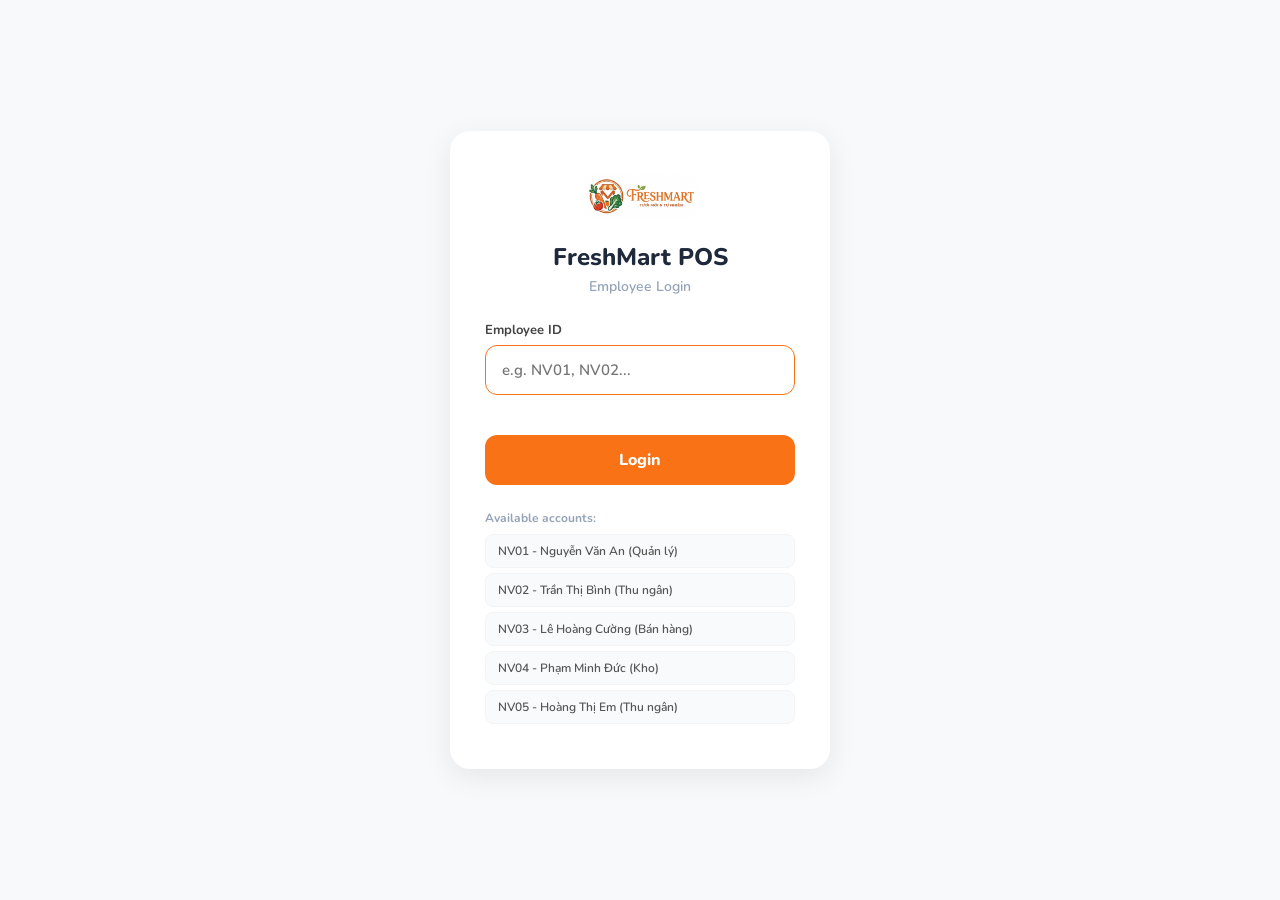
==== frontend/login.html @ a259305c "UI FreshMart v2" ====
<!DOCTYPE html>
<html lang="en">
<head>
  <meta charset="UTF-8">
  <meta name="viewport" content="width=device-width, initial-scale=1.0">
  <title>Login - FreshMart POS</title>
  <link href="https://fonts.googleapis.com/css2?family=Nunito:wght@400;600;700;800&display=swap" rel="stylesheet">
  <link rel="stylesheet" href="style.css">
</head>
<body class="login-body">
  <div class="login-container">
    <div class="login-card">
      <img src="./assets/logosieuthi.png" alt="FreshMart" class="login-logo">
      <h1>FreshMart POS</h1>
      <p class="login-subtitle">Employee Login</p>

      <form onsubmit="handleLogin(event)">
        <div class="login-field">
          <label>Employee ID</label>
          <input type="text" id="login-manv" placeholder="e.g. NV01, NV02..." autofocus required>
        </div>
        <div id="login-error" class="login-error"></div>
        <button type="submit" class="login-btn">Login</button>
      </form>

      <div class="login-hint">
        <p>Available accounts:</p>
        <div id="employee-list"></div>
      </div>
    </div>
  </div>

  <script src="javascript/mock-data.js"></script>
  <script>
    // Show available employees as hints
    document.getElementById('employee-list').innerHTML = MOCK_NHANVIEN.map(e =>
      '<span class="hint-tag" onclick="document.getElementById(\'login-manv\').value=\'' + e.MaNV + '\'">' +
      e.MaNV + ' - ' + e.HoTen + ' (' + e.ChucVu + ')' +
      '</span>'
    ).join('');

    function handleLogin(e) {
      e.preventDefault();
      const maNV = document.getElementById('login-manv').value.trim().toUpperCase();
      const employee = getEmployeeById(maNV);

      if (!employee) {
        document.getElementById('login-error').innerText = 'Employee ID not found!';
        return;
      }

      localStorage.setItem('loggedInEmployee', JSON.stringify(employee));
      window.location.href = 'index.html';
    }

    // If already logged in, skip to POS
    if (localStorage.getItem('loggedInEmployee')) {
      window.location.href = 'index.html';
    }
  </script>
</body>
</html>
---- frontend/style.css ----
/* ══════════════════════════════════════════
   FreshMart POS — Stylesheet
   ══════════════════════════════════════════ */

* { margin: 0; padding: 0; box-sizing: border-box; }

:root {
  --orange: #F97316;
  --orange-light: #FFF7ED;
  --orange-hover: #EA580C;
  --green: #22C55E;
  --green-bg: #DCFCE7;
  --red: #EF4444;
  --red-bg: #FEF2F2;
  --bg: #F8F9FB;
  --text: #1E293B;
  --muted: #94A3B8;
  --border: #E8EDF2;
}

body {
  font-family: 'Nunito', sans-serif;
  background: #fff;
  color: var(--text);
  margin: 0;
}


/* ══════ LOGIN PAGE ══════ */

.login-body {
  background: var(--bg);
  display: flex;
  align-items: center;
  justify-content: center;
  min-height: 100vh;
}

.login-container { width: 100%; max-width: 420px; padding: 20px; }

.login-card {
  background: #fff;
  border-radius: 20px;
  padding: 40px 35px;
  text-align: center;
  box-shadow: 0 8px 30px rgba(0,0,0,0.08);
}

.login-logo { width: 120px; height: auto; border-radius: 20px; margin-bottom: 15px; }
.login-card h1 { font-size: 24px; font-weight: 800; margin-bottom: 4px; }
.login-subtitle { color: var(--muted); font-size: 14px; font-weight: 600; margin-bottom: 25px; }

.login-field { text-align: left; margin-bottom: 15px; }
.login-field label { display: block; font-size: 13px; font-weight: 700; color: #444; margin-bottom: 6px; }
.login-field input {
  width: 100%; padding: 14px 16px; border: 1.5px solid var(--border); border-radius: 12px;
  font-size: 15px; font-family: 'Nunito', sans-serif; font-weight: 600; outline: none; transition: border-color .2s;
}
.login-field input:focus { border-color: var(--orange); }

.login-error { color: var(--red); font-size: 13px; font-weight: 700; min-height: 20px; margin-bottom: 5px; }

.login-btn {
  width: 100%; padding: 14px; background: var(--orange); color: #fff; border: none; border-radius: 12px;
  font-size: 16px; font-weight: 800; font-family: 'Nunito', sans-serif; cursor: pointer; transition: background .2s;
}
.login-btn:hover { background: var(--orange-hover); }

.login-hint { margin-top: 25px; text-align: left; }
.login-hint p { font-size: 12px; color: var(--muted); font-weight: 700; margin-bottom: 8px; }
.hint-tag {
  display: block; padding: 8px 12px; background: #f9fafb; border: 1px solid #f3f4f6;
  border-radius: 8px; font-size: 12px; font-weight: 600; color: #555; margin-bottom: 5px; cursor: pointer; transition: all .15s;
}
.hint-tag:hover { background: var(--orange-light); border-color: #fed7aa; color: var(--orange); }


/* ══════ APP LAYOUT ══════ */

.app {
  display: flex;
  width: 100%;
  height: 100vh;
  background: #fff;
  overflow: hidden;
}


/* ══════ SIDEBAR ══════ */

.sidebar {
  width: 70px;
  background: #fff;
  display: flex;
  flex-direction: column;
  align-items: center;
  padding: 16px 0;
  justify-content: space-between;
  border-right: 1px solid var(--border);
  flex-shrink: 0;
}

.menu { display: flex; flex-direction: column; gap: 10px; align-items: center; }
.bottom { margin-bottom: 10px; }

.nav-item {
  width: 42px; height: 42px; display: flex; align-items: center; justify-content: center;
  border-radius: 12px; cursor: pointer; color: #c4c4c4; transition: all .2s ease; text-decoration: none;
}
.nav-item svg { width: 20px; height: 20px; stroke: currentColor; fill: none; stroke-width: 2; }
.nav-item:hover { background: #f9fafb; color: #6b7280; }
.nav-item.active { background: var(--orange-light); color: var(--orange); }


/* ══════ MAIN AREA ══════ */

.main {
  flex: 1;
  background: #fff;
  display: flex;
  flex-direction: column;
  overflow: hidden;
  margin-right: 350px;
}

/* Sub-pages main content (no right panel) */
.main-content {
  flex: 1;
  padding: 30px 40px;
  background: #fff;
  overflow-y: auto;
}

.topbar {
  background: #fff;
  display: flex;
  align-items: center;
  justify-content: space-between;
  padding: 12px 25px;
  border-bottom: 1px solid #eee;
  flex-shrink: 0;
}

.logo-img { width: 140px; height: auto; border-radius: 50px; object-fit: contain; }

.search input {
  width: 350px; padding: 10px 16px; border-radius: 20px; border: 1px solid #e5e7eb;
  outline: none; font-family: 'Nunito', sans-serif; font-size: 13px; font-weight: 600;
}
.search input:focus { border-color: var(--orange); }

.employee-info { display: flex; align-items: center; gap: 10px; font-size: 13px; font-weight: 600; color: #444; }
.avatar {
  background: var(--orange); color: white; width: 35px; height: 35px; border-radius: 50%;
  display: flex; align-items: center; justify-content: center; font-size: 16px;
}


/* ══════ CATEGORY TABS ══════ */

.category-tabs {
  display: flex;
  gap: 8px;
  padding: 12px 25px;
  overflow-x: auto;
  flex-shrink: 0;
  border-bottom: 1px solid #f3f4f6;
}

.category-tabs::-webkit-scrollbar { height: 0; }

.cat-tab {
  padding: 8px 18px;
  border: 1px solid var(--border);
  border-radius: 20px;
  background: #fff;
  color: #666;
  font-size: 13px;
  font-weight: 700;
  font-family: 'Nunito', sans-serif;
  cursor: pointer;
  white-space: nowrap;
  transition: all .15s;
}

.cat-tab:hover { border-color: var(--orange); color: var(--orange); }
.cat-tab.active { background: var(--orange); color: #fff; border-color: var(--orange); }


/* ══════ PRODUCT GRID ══════ */

.content { padding: 20px 25px; overflow-y: auto; flex: 1; }

.menu-grid {
  display: grid;
  grid-template-columns: repeat(auto-fill, minmax(180px, 1fr));
  gap: 15px;
}

.menu-grid .card {
  background: #fff;
  border-radius: 12px;
  border: 1px solid #f3f4f6;
  overflow: hidden;
  transition: all .2s;
  cursor: pointer;
  position: relative;
}
.menu-grid .card:hover { transform: translateY(-2px); box-shadow: 0 4px 15px rgba(0,0,0,0.08); border-color: #fed7aa; }
.menu-grid .card.out-of-stock { opacity: 0.4; pointer-events: none; }

.menu-grid .card img { width: 100%; height: 120px; object-fit: cover; }

.card-body { padding: 10px 12px; }

.title { display: flex; justify-content: space-between; font-weight: 700; font-size: 13px; margin-bottom: 4px; }
.title span { color: var(--orange); font-size: 12px; text-align: right; }

.card-body p { font-size: 11px; color: var(--muted); font-weight: 600; }

.promo-badge {
  position: absolute; top: 8px; left: 8px; background: var(--green); color: #fff;
  padding: 3px 8px; border-radius: 6px; font-size: 11px; font-weight: 800;
}


/* ══════ RIGHT PANEL (Invoice) ══════ */

.right-panel {
  width: 350px;
  background: #fff;
  border-left: 1px solid #eee;
  padding: 20px;
  display: flex;
  flex-direction: column;
  height: 100vh;
  position: fixed;
  top: 0; right: 0;
  z-index: 100;
  box-shadow: -4px 0 20px rgba(0,0,0,0.04);
}

.right-panel-header {
  display: flex;
  justify-content: space-between;
  align-items: center;
  margin-bottom: 15px;
}

.right-panel-header h3 { font-size: 18px; font-weight: 800; }

.close-btn {
  background: none; border: none; font-size: 16px; color: #ccc; cursor: pointer;
  width: 32px; height: 32px; border-radius: 8px; display: flex; align-items: center; justify-content: center;
  transition: all .2s;
}
.close-btn:hover { background: var(--red-bg); color: var(--red); }

/* Cart Items */
#cart-items { flex: 1; overflow-y: auto; margin-bottom: 10px; padding-right: 4px; }
#cart-items::-webkit-scrollbar { width: 3px; }
#cart-items::-webkit-scrollbar-thumb { background: #e5e7eb; border-radius: 3px; }

.cart-empty {
  text-align: center; color: #d1d5db; margin-top: 60px;
}
.cart-empty i { font-size: 40px; margin-bottom: 10px; display: block; }
.cart-empty p { font-size: 14px; font-weight: 600; }

.cart-item {
  display: flex; align-items: center; gap: 10px;
  padding: 8px 10px; border-radius: 10px; background: #f9fafb; border: 1px solid #f3f4f6;
  margin-bottom: 6px; transition: background .15s;
}
.cart-item:hover { background: var(--orange-light); border-color: #fed7aa; }

.cart-img { width: 42px; height: 42px; border-radius: 8px; object-fit: cover; flex-shrink: 0; }

.cart-info { flex: 1; min-width: 0; }
.cart-info .name { font-size: 13px; font-weight: 700; color: var(--text); margin: 0; white-space: nowrap; overflow: hidden; text-overflow: ellipsis; }
.cart-info .price { font-size: 12px; color: var(--orange); font-weight: 700; margin: 2px 0 0; }

.cart-qty { display: flex; align-items: center; gap: 6px; flex-shrink: 0; }
.cart-qty button {
  width: 22px; height: 22px; padding: 0; border-radius: 6px; background: #fff; border: 1px solid #ddd;
  color: var(--orange); font-size: 14px; cursor: pointer; display: flex; align-items: center; justify-content: center;
  font-weight: 700; font-family: 'Nunito', sans-serif; transition: all .15s;
}
.cart-qty button:hover { background: var(--orange); color: #fff; border-color: var(--orange); }
.cart-qty span { font-size: 13px; font-weight: 800; min-width: 16px; text-align: center; }

.cart-line-total { font-weight: 800; font-size: 13px; flex-shrink: 0; min-width: 55px; text-align: right; }

/* Customer Section */
.customer-section {
  border-top: 1px solid #f3f4f6;
  padding-top: 10px;
  margin-bottom: 8px;
}
.customer-header {
  display: flex; justify-content: space-between; align-items: center;
  cursor: pointer; padding: 6px 0; font-size: 13px; font-weight: 700; color: #555;
}
.customer-tag {
  font-size: 12px; font-weight: 700; color: var(--muted); background: #f3f4f6;
  padding: 3px 10px; border-radius: 12px;
}
.customer-tag.found { background: var(--green-bg); color: var(--green); }

.customer-fields {
  display: flex; flex-direction: column; gap: 8px; padding: 8px 0;
}
.customer-fields input {
  padding: 9px 12px; border: 1px solid var(--border); border-radius: 8px;
  font-size: 13px; font-family: 'Nunito', sans-serif; font-weight: 600; outline: none;
}
.customer-fields input:focus { border-color: var(--orange); }

.customer-info-box {
  display: flex; flex-direction: column; gap: 2px;
  font-size: 12px; font-weight: 600; color: #555;
}

/* Summary */
.summary {
  background: #f9fafb; border: 1px solid #f3f4f6; border-radius: 12px;
  padding: 14px 14px; margin-bottom: 10px;
}
.summary p { display: flex; justify-content: space-between; margin-bottom: 6px; color: #666; font-size: 13px; font-weight: 600; }
.summary .summary-total { font-size: 16px; font-weight: 800; color: var(--text); margin-top: 8px; padding-top: 8px; border-top: 1px solid var(--border); }

/* Pay Button */
.pay-btn {
  width: 100%; padding: 14px; background: var(--orange); color: white; border: none;
  border-radius: 12px; font-weight: 800; font-size: 16px; cursor: pointer;
  font-family: 'Nunito', sans-serif;
  box-shadow: 0 4px 14px rgba(249,115,22,0.3); transition: all .2s;
  display: flex; align-items: center; justify-content: center; gap: 8px;
}
.pay-btn:hover { background: var(--orange-hover); transform: translateY(-1px); box-shadow: 0 6px 20px rgba(249,115,22,0.4); }


/* ══════ MODALS ══════ */

.modal-overlay {
  position: fixed; top: 0; left: 0; width: 100%; height: 100%;
  background: rgba(0,0,0,0.5); display: none; justify-content: center; align-items: center; z-index: 2000;
}

.modal-content {
  background: white; padding: 30px; border-radius: 20px; width: 350px; text-align: center;
  box-shadow: 0 10px 25px rgba(0,0,0,0.2); animation: modalIn .25s ease;
}

@keyframes modalIn {
  from { transform: translateY(20px) scale(0.95); opacity: 0; }
  to { transform: translateY(0) scale(1); opacity: 1; }
}

.modal-content h3 { margin-top: 10px; color: #333; font-size: 18px; }
.modal-content p { color: #666; margin: 10px 0 20px; font-size: 14px; }
.modal-icon { font-size: 40px; }

.modal-buttons { display: flex; gap: 12px; }
.modal-buttons button {
  flex: 1; padding: 12px; border-radius: 10px; border: none; font-weight: 700; cursor: pointer;
  font-family: 'Nunito', sans-serif; font-size: 14px; transition: opacity .15s;
}
.btn-cancel { background: #f3f4f6; color: #666; }
.btn-cancel:hover { opacity: 0.8; }
.btn-confirm { background: var(--orange); color: white; }
.btn-confirm:hover { background: var(--orange-hover); }

/* Payment Modal */
.modal-card {
  background: white; padding: 30px; border-radius: 20px; width: 380px; text-align: center;
  box-shadow: 0 10px 25px rgba(0,0,0,0.2); animation: modalIn .25s ease;
}
.modal-card h3 { font-size: 18px; font-weight: 800; margin-bottom: 5px; }

.method-grid { display: flex; flex-direction: column; gap: 8px; margin: 20px 0; }
.method-opt {
  padding: 14px 16px; border: 1.5px solid #eee; background: #fafafa; border-radius: 12px;
  cursor: pointer; font-weight: 700; font-family: 'Nunito', sans-serif; text-align: left; transition: all .15s;
}
.method-opt:hover { background: var(--orange-light); border-color: var(--orange); }
.method-opt .method-name { font-size: 14px; display: block; }
.method-opt small { font-weight: 500; font-size: 11px; color: var(--muted); }
.method-opt.selected { background: var(--orange-light); border-color: var(--orange); color: var(--orange); }

/* Receipt */
.receipt-paper {
  background: white; width: 360px; padding: 30px; border-radius: 4px;
  font-family: 'Courier New', Courier, monospace; animation: modalIn .25s ease;
}
.receipt-head { text-align: center; border-bottom: 1px dashed #ccc; padding-bottom: 10px; }
.receipt-head h3 { font-size: 20px; }
.receipt-info { margin: 15px 0; font-size: 13px; }
.receipt-info p { margin-bottom: 4px; }
.receipt-items { border-bottom: 1px dashed #ccc; padding-bottom: 10px; margin-bottom: 15px; }
.rec-item-row { display: flex; justify-content: space-between; font-size: 13px; margin-bottom: 4px; }
.receipt-total-box { font-size: 14px; }
.rec-row { display: flex; justify-content: space-between; margin-bottom: 5px; }
.rec-row.bold { font-weight: bold; font-size: 18px; border-top: 1px solid #000; padding-top: 10px; margin-top: 10px; }

.btn-print-final {
  width: 100%; margin-top: 20px; padding: 14px; background: var(--orange); color: white;
  border: none; border-radius: 10px; font-weight: 800; cursor: pointer; font-family: 'Nunito', sans-serif;
  font-size: 14px; display: flex; align-items: center; justify-content: center; gap: 8px;
  transition: background .2s;
}
.btn-print-final:hover { background: var(--orange-hover); }

/* Modal Form (Add Product, etc.) */
.modal-form-card {
  background: white; width: 560px; max-height: 90vh; overflow-y: auto;
  padding: 30px; border-radius: 20px;
  box-shadow: 0 10px 25px rgba(0,0,0,0.2); animation: modalIn .25s ease;
}
.modal-form-header {
  display: flex; justify-content: space-between; align-items: center; margin-bottom: 25px;
}
.modal-form-header h3 { font-size: 20px; font-weight: 800; }
.modal-form-grid {
  display: grid; grid-template-columns: 1fr 1fr; gap: 16px 24px;
}
.modal-form-footer {
  display: flex; justify-content: flex-end; gap: 12px; margin-top: 25px;
}
.modal-form-footer .btn-cancel,
.modal-form-footer .btn-confirm {
  padding: 12px 28px; border-radius: 10px; border: none; font-weight: 700;
  cursor: pointer; font-family: 'Nunito', sans-serif; font-size: 14px; transition: opacity .15s;
}


/* ══════ PRODUCTS TABLE PAGE (cart.html) ══════ */

.header {
  display: flex; align-items: center; justify-content: space-between; margin-bottom: 28px;
}
.page-title { font-size: 22px; font-weight: 800; letter-spacing: -.3px; }

.btn-add {
  background: var(--orange); color: #fff; border: none; border-radius: 10px;
  padding: 10px 20px; font-size: 13.5px; font-weight: 700; font-family: 'Nunito', sans-serif;
  cursor: pointer; display: inline-flex; align-items: center; gap: 6px;
  box-shadow: 0 4px 14px rgba(249,115,22,.35); transition: transform .15s, box-shadow .15s; text-decoration: none;
}
.btn-add:hover { transform: translateY(-1px); box-shadow: 0 6px 20px rgba(249,115,22,.45); }

.table-card {
  background: #fff; border: 1px solid #f3f4f6; border-radius: 12px;
  overflow-x: auto;
}

table { width: 100%; border-collapse: collapse; }
thead tr { border-bottom: 1.5px solid var(--border); }
thead th {
  padding: 14px 16px; font-size: 12px; font-weight: 700; color: var(--muted);
  text-align: left; letter-spacing: .5px; text-transform: uppercase;
}
tbody tr { border-bottom: 1px solid var(--border); transition: background .15s; }
tbody tr:last-child { border-bottom: none; }
tbody tr:hover { background: #FAFBFC; }

td { padding: 10px 16px; font-size: 13px; font-weight: 600; vertical-align: middle; height: 60px; }

.product-cell { display: flex; align-items: center; gap: 12px; }
.product-img { width: 44px; height: 44px; border-radius: 10px; object-fit: cover; flex-shrink: 0; }
.product-name { font-weight: 700; font-size: 13px; }

.badge {
  display: inline-flex; align-items: center; gap: 5px;
  background: var(--green-bg); color: var(--green); padding: 4px 10px; border-radius: 16px;
  font-size: 12px; font-weight: 700;
}
.badge::before { content: ''; width: 6px; height: 6px; border-radius: 50%; background: var(--green); }

.pid { color: #64748B; font-weight: 600; font-size: 13px; font-family: 'Courier New', monospace; }
.price { font-weight: 800; font-size: 14px; }

.actions { display: flex; align-items: center; gap: 6px; }
.btn-edit, .btn-del {
  border: none; border-radius: 8px; padding: 5px 12px; font-size: 12px; font-weight: 700;
  font-family: 'Nunito', sans-serif; cursor: pointer; display: inline-flex; align-items: center; gap: 4px;
  transition: opacity .15s; text-decoration: none;
}
.btn-edit { background: var(--green-bg); color: #16A34A; }
.btn-del { background: var(--red-bg); color: var(--red); }
.btn-edit:hover, .btn-del:hover { opacity: .7; }
.btn-edit svg, .btn-del svg { width: 12px; height: 12px; fill: currentColor; }


/* ══════ INVOICE HISTORY PAGE ══════ */

.invoice-main {
  flex: 1; min-height: 100vh;
  background: #fff; display: grid; grid-template-columns: 44% 56%; gap: 16px; padding: 16px 20px;
}

.invoice-panel { display: flex; flex-direction: column; gap: 10px; }
.invoice-heading { font-size: 22px; font-weight: 800; color: #111827; }
.invoice-subtitle { font-size: 16px; font-weight: 800; color: #111827; }

.invoice-list-card {
  border: 1px solid var(--border); border-radius: 10px; background: #fff;
  padding: 14px; display: flex; flex-direction: column; gap: 8px;
}

.invoice-order-item {
  background: #f8fafc; border-radius: 10px; border: 1px solid transparent;
  padding: 10px 14px; display: flex; justify-content: space-between; align-items: center;
  transition: all .15s;
}
.invoice-order-item h4 { font-size: 13px; font-weight: 800; margin-bottom: 4px; }
.invoice-order-item p { color: #b6bbc3; font-size: 12px; font-weight: 700; }

.invoice-order-right { display: flex; flex-direction: column; align-items: flex-end; gap: 4px; }
.invoice-order-right strong { font-size: 16px; line-height: 1; }

.invoice-order-item.active { background: var(--orange); color: #fff; }
.invoice-order-item.active p { color: #ffe6d1; }
.invoice-order-item.active .status { color: #fff; }

.invoice-title-row { display: flex; justify-content: space-between; align-items: center; border-bottom: 1px solid var(--border); padding-bottom: 10px; }
.status { font-size: 13px; font-weight: 800; }
.status.total { color: var(--green); }

.invoice-info { border-bottom: 1px solid var(--border); padding-bottom: 10px; }
.invoice-detail-grid { margin-top: 8px; display: grid; grid-template-columns: repeat(4, 1fr); gap: 12px; }
.invoice-detail-grid span { display: block; color: #c6c9cf; font-size: 11px; margin-bottom: 3px; font-weight: 700; }
.invoice-detail-grid strong { font-size: 13px; font-weight: 800; }

.invoice-orders { display: flex; flex-direction: column; gap: 8px; }

.invoice-food-row {
  border: 1px solid var(--border); border-radius: 10px; background: #fff;
  padding: 6px 10px; display: flex; align-items: center; gap: 10px;
}
.invoice-food-row img { width: 44px; height: 44px; object-fit: cover; border-radius: 8px; flex-shrink: 0; }
.invoice-food-row p { flex: 1; font-size: 13px; font-weight: 800; color: #111827; }
.invoice-food-row strong { font-size: 13px; font-weight: 800; color: var(--orange); }

.invoice-bill-summary {
  background: #f9fafb; border: 1px solid var(--border); border-radius: 10px;
  padding: 14px 18px; margin-top: 12px;
}
.bill-row {
  display: flex; justify-content: space-between; font-size: 14px; font-weight: 600;
  color: #666; margin-bottom: 8px;
}
.bill-row:last-child { margin-bottom: 0; }
.bill-row.bill-total {
  font-size: 18px; font-weight: 800; color: var(--text);
  border-top: 2px solid var(--border); padding-top: 10px; margin-top: 4px;
}

.invoice-print-btn {
  margin-top: 6px; border: none; border-radius: 8px; background: var(--orange); color: #fff;
  font-size: 13px; font-weight: 800; padding: 10px 16px; cursor: pointer; transition: background .2s;
  font-family: 'Nunito', sans-serif;
}
.invoice-print-btn:hover { background: var(--orange-hover); }

@media (max-width: 1200px) { .invoice-main { grid-template-columns: 1fr; } }

@media print {
  .sidebar, .invoice-left, .invoice-print-btn { display: none !important; }
  .app { display: block; }
  .invoice-main { display: block; padding: 0; }
  .invoice-right { width: 100%; }
}


/* ══════ ADD PRODUCT PAGE ══════ */

.main-content .header h1 { font-size: 24px; font-weight: 800; color: #1a1a1a; margin-bottom: 30px; }

.content-card {
  border: 1px solid #f3f4f6; border-radius: 12px; padding: 40px;
  position: relative; max-width: 1100px; margin: 0 auto;
}

.back-btn {
  position: absolute; top: 20px; left: 20px; background: var(--orange); border: none;
  width: 32px; height: 32px; border-radius: 8px; color: white; display: flex;
  align-items: center; justify-content: center; cursor: pointer;
}

.upload-section { display: flex; flex-direction: column; align-items: center; margin-bottom: 40px; }
.upload-placeholder {
  width: 120px; height: 120px; background: #f3f4f6; border-radius: 20px;
  display: flex; align-items: center; justify-content: center; margin-bottom: 12px;
}
.upload-section p { font-weight: 700; font-size: 16px; color: #1a1a1a; }

.form-grid { display: grid; grid-template-columns: repeat(3, 1fr); gap: 20px 35px; }
.form-group { display: flex; flex-direction: column; gap: 8px; }
.form-group label { font-weight: 700; font-size: 14px; color: #1a1a1a; }
.form-group input, .form-group select {
  padding: 12px 14px; border: 1px solid #f3f4f6; border-radius: 10px; font-size: 14px;
  outline: none; color: #333; font-family: 'Nunito', sans-serif;
}
.form-group input:focus, .form-group select:focus { border-color: var(--orange); }
.form-group input::placeholder { color: #d1d5db; }

.form-footer { display: flex; justify-content: center; margin-top: 40px; }
.save-btn {
  background: var(--orange); color: white; border: none; padding: 14px 60px; border-radius: 10px;
  font-weight: 700; font-size: 16px; cursor: pointer; font-family: 'Nunito', sans-serif; transition: background .2s;
}
.save-btn:hover { background: var(--orange-hover); }


/* ══════ NOTIFICATION PAGE ══════ */

.noti-header { display: flex; justify-content: space-between; align-items: center; margin-bottom: 20px; }
.noti-header h1 { font-size: 24px; font-weight: 800; }
.noti-count { font-size: 13px; font-weight: 700; color: var(--muted); margin-top: 2px; }
.noti-actions { display: flex; align-items: center; gap: 14px; }
.dropdown { position: relative; }
.dropdown-toggle {
  display: flex; align-items: center; gap: 8px;
  padding: 9px 14px; border: 1.5px solid var(--border); border-radius: 10px;
  background: #fff; font-family: 'Nunito', sans-serif; font-size: 13px; font-weight: 700;
  color: var(--text); cursor: pointer; transition: all .2s;
}
.dropdown-toggle:hover { border-color: #cbd5e1; background: #fafbfc; }
.dropdown-toggle .fa-filter { font-size: 11px; color: var(--muted); }
.dropdown-arrow { font-size: 10px; color: var(--muted); transition: transform .2s; margin-left: 2px; }
.dropdown-menu.open ~ .dropdown-toggle .dropdown-arrow,
.dropdown .dropdown-menu.open + .dropdown-toggle .dropdown-arrow { transform: rotate(180deg); }

.dropdown-menu {
  position: absolute; top: calc(100% + 6px); right: 0; min-width: 180px;
  background: #fff; border: 1.5px solid var(--border); border-radius: 12px;
  box-shadow: 0 8px 24px rgba(0,0,0,0.1); padding: 6px;
  opacity: 0; visibility: hidden; transform: translateY(-8px);
  transition: all .2s ease; z-index: 500;
}
.dropdown-menu.open { opacity: 1; visibility: visible; transform: translateY(0); }

.dropdown-item {
  display: flex; align-items: center; gap: 10px;
  padding: 10px 14px; border-radius: 8px; font-size: 13px; font-weight: 600;
  color: #555; cursor: pointer; transition: all .15s;
}
.dropdown-item:hover { background: #f9fafb; color: var(--text); }
.dropdown-item.active { background: var(--orange-light); color: var(--orange); font-weight: 700; }
.dropdown-item i { width: 16px; text-align: center; font-size: 13px; }
.dropdown-item.active i { color: var(--orange) !important; }
.mark-all-read { color: var(--orange); text-decoration: none; font-weight: 700; font-size: 13px; white-space: nowrap; }

.noti-container { border: 1px solid #f3f4f6; border-radius: 12px; background: #fff; }

.noti-empty {
  display: flex; flex-direction: column; align-items: center; justify-content: center;
  padding: 60px 20px; color: #d1d5db;
}
.noti-empty i { font-size: 48px; margin-bottom: 12px; }
.noti-empty p { font-size: 16px; font-weight: 700; }

.noti-item {
  display: flex; align-items: flex-start; padding: 16px 20px; border-bottom: 1px solid #f3f4f6;
  background: #fff; gap: 14px; cursor: pointer; transition: background .15s;
}
.noti-item:first-child { border-radius: 12px 12px 0 0; }
.noti-item:last-child { border-bottom: none; border-radius: 0 0 12px 12px; }
.noti-item:only-child { border-radius: 12px; }
.noti-item.unread { background: #FFFBF5; border-left: 3px solid var(--orange); }
.noti-item:hover { background: #f9fafb; }
.noti-item.unread:hover { background: #FFF5EB; }

.noti-icon {
  width: 38px; height: 38px; border-radius: 10px;
  display: flex; align-items: center; justify-content: center; flex-shrink: 0;
}

.noti-body { flex: 1; min-width: 0; }
.noti-title-row { display: flex; justify-content: space-between; align-items: center; margin-bottom: 4px; }
.noti-label { font-size: 13px; font-weight: 800; color: var(--text); }
.noti-time { font-size: 11px; font-weight: 700; color: var(--muted); white-space: nowrap; }
.noti-body .content { font-size: 13px; color: #555; line-height: 1.5; font-weight: 600; }

.noti-item.read { opacity: 0.55; }
.noti-item.read:hover { opacity: 0.75; }


/* ══════ ACCOUNT PAGE ══════ */

.account-container { display: flex; gap: 30px; align-items: flex-start; max-width: 1000px; }

.account-profile-card {
  width: 260px; background: #fff; border: 1px solid #f3f4f6; border-radius: 16px;
  padding: 35px 25px; text-align: center; flex-shrink: 0;
}
.account-avatar {
  width: 80px; height: 80px; background: var(--orange-light); border-radius: 50%;
  display: flex; align-items: center; justify-content: center; font-size: 36px; margin: 0 auto 15px;
}
.account-profile-card h2 { font-size: 20px; font-weight: 800; margin-bottom: 5px; }
.account-role { color: var(--orange); font-weight: 700; font-size: 14px; margin-bottom: 4px; }
.account-id { color: var(--muted); font-size: 13px; font-weight: 600; }

.account-form-card { flex: 1; background: #fff; border: 1px solid #f3f4f6; border-radius: 16px; padding: 35px; }
.account-form-card h3 { font-size: 18px; font-weight: 800; margin-bottom: 25px; }
.account-form-grid { display: grid; grid-template-columns: repeat(2, 1fr); gap: 20px 30px; }


/* ══════ CHECKOUT PAGE (standalone, still works) ══════ */

.checkout-container { display: flex; gap: 30px; align-items: flex-start; }
.checkout-left { flex: 1; }
.checkout-right { width: 320px; }
.checkout-form-grid { display: grid; grid-template-columns: repeat(3, 1fr); gap: 20px; margin-bottom: 20px; }

.input-group { display: flex; flex-direction: column; gap: 8px; }
.input-group label { font-size: 13px; font-weight: 600; color: #444; }
.input-group input, .input-group textarea {
  padding: 12px; border: 1px solid #eee; border-radius: 10px; background: #fafafa; outline: none;
  font-family: 'Nunito', sans-serif;
}

.summary-card { background: #fff; padding: 25px; border-radius: 15px; border: 1px solid #f0f0f0; }
.summary-line { display: flex; justify-content: space-between; margin-bottom: 12px; color: #666; font-size: 14px; }
.total-line { font-weight: 800; font-size: 18px; color: #333; margin-top: 15px; }

.checkout-item {
  display: flex; align-items: center; background: #fff; padding: 12px;
  border-radius: 12px; border: 1px solid #f3f4f6; margin-top: 10px;
}
.checkout-item img { width: 50px; height: 50px; border-radius: 10px; object-fit: cover; }
.checkout-item-name { flex: 1; margin-left: 12px; font-weight: 600; font-size: 13px; }
.checkout-item-price { color: var(--orange); font-weight: 700; margin: 0 15px; font-size: 13px; }
.checkout-item-qty { font-weight: 600; font-size: 13px; }

.btn-confirm-main {
  width: 100%; padding: 14px; background: var(--orange); color: white; border: none;
  border-radius: 12px; font-weight: 700; font-size: 15px; cursor: pointer; font-family: 'Nunito', sans-serif;
}
.btn-confirm-main:hover { background: var(--orange-hover); }

.checkout-actions { margin-top: 20px; }
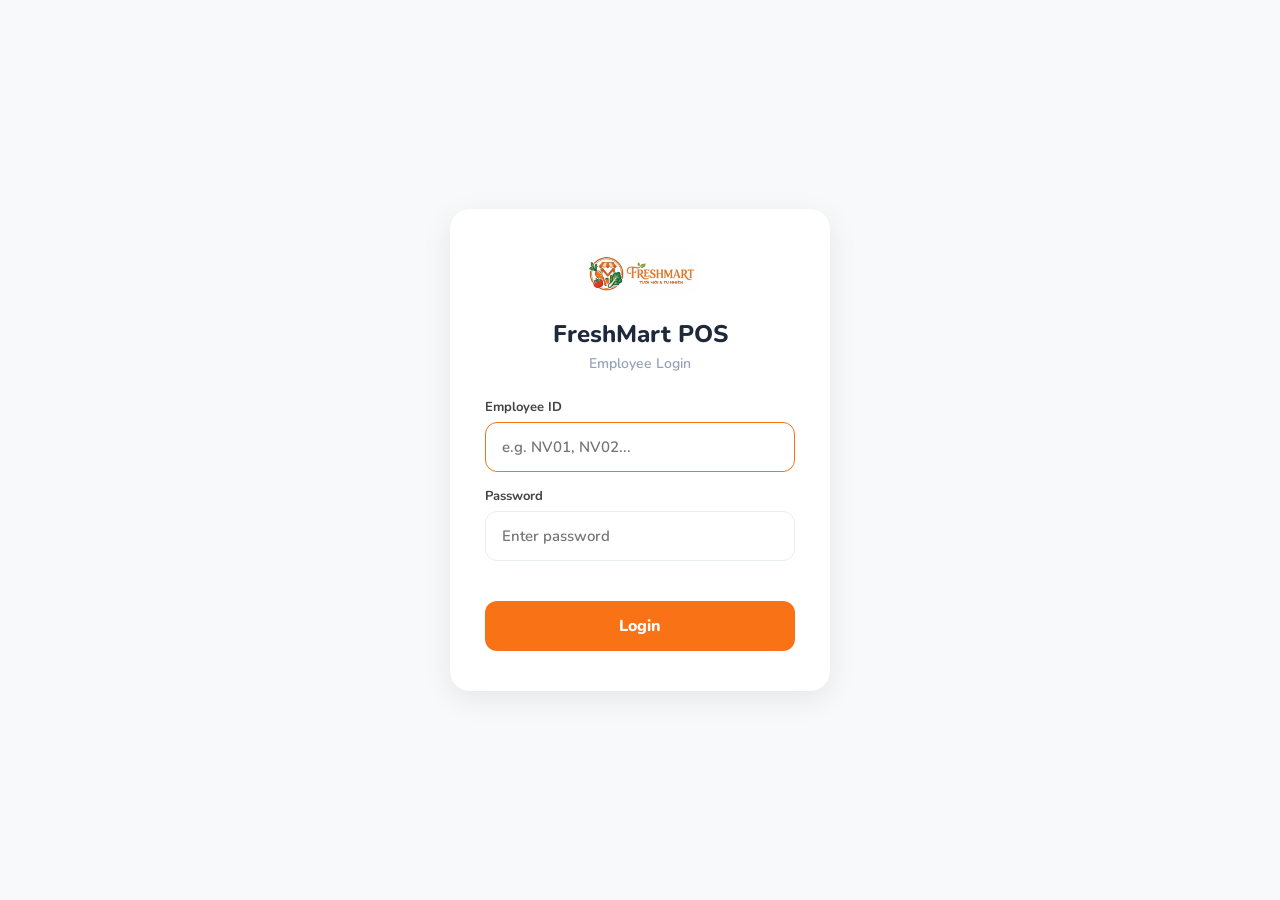
==== commit 998c450c: "UI FreshMart v3" ====
--- a/frontend/login.html
+++ b/frontend/login.html
@@ -19,38 +19,40 @@
           <label>Employee ID</label>
           <input type="text" id="login-manv" placeholder="e.g. NV01, NV02..." autofocus required>
         </div>
+        <div class="login-field">
+          <label>Password</label>
+          <input type="password" id="login-password" placeholder="Enter password" required>
+        </div>
         <div id="login-error" class="login-error"></div>
-        <button type="submit" class="login-btn">Login</button>
+        <button type="submit" class="login-btn" id="login-btn">Login</button>
       </form>
-
-      <div class="login-hint">
-        <p>Available accounts:</p>
-        <div id="employee-list"></div>
-      </div>
     </div>
   </div>
 
-  <script src="javascript/mock-data.js"></script>
+  <script src="javascript/api.js"></script>
   <script>
-    // Show available employees as hints
-    document.getElementById('employee-list').innerHTML = MOCK_NHANVIEN.map(e =>
-      '<span class="hint-tag" onclick="document.getElementById(\'login-manv\').value=\'' + e.MaNV + '\'">' +
-      e.MaNV + ' - ' + e.HoTen + ' (' + e.ChucVu + ')' +
-      '</span>'
-    ).join('');
-
-    function handleLogin(e) {
+    async function handleLogin(e) {
       e.preventDefault();
       const maNV = document.getElementById('login-manv').value.trim().toUpperCase();
-      const employee = getEmployeeById(maNV);
+      const password = document.getElementById('login-password').value;
+      const errorEl = document.getElementById('login-error');
+      const btn = document.getElementById('login-btn');
 
-      if (!employee) {
-        document.getElementById('login-error').innerText = 'Employee ID not found!';
-        return;
+      errorEl.innerText = '';
+      btn.disabled = true;
+      btn.innerText = 'Logging in...';
+
+      try {
+        const data = await apiLogin(maNV, password);
+        localStorage.setItem('authToken', data.access_token);
+        localStorage.setItem('loggedInEmployee', JSON.stringify(data.employee));
+        window.location.href = 'index.html';
+      } catch (err) {
+        errorEl.innerText = err.message || 'Login failed';
+      } finally {
+        btn.disabled = false;
+        btn.innerText = 'Login';
       }
-
-      localStorage.setItem('loggedInEmployee', JSON.stringify(employee));
-      window.location.href = 'index.html';
     }
 
     // If already logged in, skip to POS
--- a/frontend/style.css
+++ b/frontend/style.css
@@ -222,6 +222,11 @@
   position: absolute; top: 8px; left: 8px; background: var(--green); color: #fff;
   padding: 3px 8px; border-radius: 6px; font-size: 11px; font-weight: 800;
 }
+.card-promo-name {
+  color: var(--green) !important; font-size: 11px; font-weight: 700;
+  display: flex; align-items: center; gap: 4px; margin-top: 2px;
+}
+.card-promo-name i { font-size: 10px; }
 
 
 /* ══════ RIGHT PANEL (Invoice) ══════ */
@@ -279,6 +284,11 @@
 .cart-info { flex: 1; min-width: 0; }
 .cart-info .name { font-size: 13px; font-weight: 700; color: var(--text); margin: 0; white-space: nowrap; overflow: hidden; text-overflow: ellipsis; }
 .cart-info .price { font-size: 12px; color: var(--orange); font-weight: 700; margin: 2px 0 0; }
+.cart-promo-tag {
+  font-size: 10px; color: var(--green); font-weight: 700; margin: 2px 0 0;
+  display: flex; align-items: center; gap: 3px;
+}
+.cart-promo-tag i { font-size: 9px; }
 
 .cart-qty { display: flex; align-items: center; gap: 6px; flex-shrink: 0; }
 .cart-qty button {
@@ -320,6 +330,72 @@
   display: flex; flex-direction: column; gap: 2px;
   font-size: 12px; font-weight: 600; color: #555;
 }
+
+/* Promo Panel */
+.promo-section {
+  border: 1px solid #dcfce7; border-radius: 12px; background: #f0fdf4; margin-bottom: 10px;
+  overflow: hidden;
+}
+.promo-section-header {
+  display: flex; justify-content: space-between; align-items: center;
+  padding: 10px 14px; cursor: pointer; font-size: 13px; font-weight: 700; color: var(--green);
+}
+.promo-section-header:hover { background: #dcfce7; }
+.promo-toggle-icon { font-size: 10px; transition: transform .2s; color: var(--green); }
+.promo-section-body { padding: 0 14px 12px; }
+.promo-panel-item { margin-bottom: 10px; }
+.promo-panel-item:last-child { margin-bottom: 0; }
+.promo-panel-header {
+  font-size: 12px; color: #333; margin-bottom: 6px;
+  display: flex; align-items: center; gap: 6px; flex-wrap: wrap;
+}
+.promo-panel-header i { color: var(--orange); }
+.promo-panel-date { font-size: 10px; color: #999; font-weight: 400; margin-left: auto; }
+.promo-product-row {
+  display: flex; justify-content: space-between; align-items: center;
+  padding: 5px 8px; border-radius: 6px; font-size: 12px; margin-bottom: 2px;
+  gap: 8px; min-width: 0;
+}
+.promo-product-row.applied { background: #dcfce7; }
+.promo-product-row.not-applied { background: #fff; border: 1px dashed #d1d5db; }
+.promo-product-name { font-weight: 600; color: #333; overflow: hidden; text-overflow: ellipsis; white-space: nowrap; min-width: 0; flex: 1; }
+.promo-product-name small { color: #999; font-weight: 400; }
+.promo-product-discount { font-weight: 800; color: var(--green); white-space: nowrap; flex-shrink: 0; }
+.promo-product-status {
+  font-size: 11px; padding: 2px 8px 6px; display: flex; align-items: center; gap: 4px;
+  flex-wrap: wrap; word-break: break-word;
+}
+.promo-product-status.applied { color: var(--green); font-weight: 700; }
+.promo-product-status.not-applied { color: #999; font-weight: 600; }
+.promo-product-status i { font-size: 10px; }
+
+/* Points Redemption */
+.points-section {
+  border: 1px solid #ede9fe; border-radius: 12px; background: #f5f3ff; margin-bottom: 10px;
+  padding: 10px 14px;
+}
+.points-header {
+  display: flex; justify-content: space-between; align-items: center;
+  font-size: 13px; font-weight: 700; color: #7C3AED; margin-bottom: 8px;
+}
+.points-available { font-size: 12px; color: #8B5CF6; font-weight: 600; }
+.points-input-row {
+  display: flex; align-items: center; gap: 8px;
+}
+.points-input-row input {
+  width: 80px; padding: 6px 10px; border: 1px solid #ddd6fe; border-radius: 8px;
+  font-size: 13px; font-family: 'Nunito', sans-serif; font-weight: 700; text-align: center;
+  outline: none; color: #7C3AED;
+}
+.points-input-row input:focus { border-color: #8B5CF6; box-shadow: 0 0 0 3px rgba(139,92,246,0.1); }
+.points-value { font-size: 12px; font-weight: 700; color: #8B5CF6; }
+.points-use-all {
+  padding: 5px 10px; border: 1px solid #8B5CF6; border-radius: 8px; background: transparent;
+  color: #8B5CF6; font-size: 11px; font-weight: 700; cursor: pointer;
+  font-family: 'Nunito', sans-serif; transition: all .2s;
+}
+.points-use-all:hover { background: #8B5CF6; color: #fff; }
+.points-hint { font-size: 10px; color: #a78bfa; margin-top: 4px; font-weight: 600; }
 
 /* Summary */
 .summary {
@@ -356,6 +432,10 @@
   from { transform: translateY(20px) scale(0.95); opacity: 0; }
   to { transform: translateY(0) scale(1); opacity: 1; }
 }
+@keyframes toastIn {
+  from { transform: translateX(30px); opacity: 0; }
+  to { transform: translateX(0); opacity: 1; }
+}
 
 .modal-content h3 { margin-top: 10px; color: #333; font-size: 18px; }
 .modal-content p { color: #666; margin: 10px 0 20px; font-size: 14px; }
@@ -366,9 +446,9 @@
   flex: 1; padding: 12px; border-radius: 10px; border: none; font-weight: 700; cursor: pointer;
   font-family: 'Nunito', sans-serif; font-size: 14px; transition: opacity .15s;
 }
-.btn-cancel { background: #f3f4f6; color: #666; }
+.btn-cancel { background: #f3f4f6; color: #666; padding: 12px 20px; border-radius: 10px; border: none; font-weight: 700; cursor: pointer; font-family: 'Nunito', sans-serif; font-size: 14px; transition: opacity .15s; }
 .btn-cancel:hover { opacity: 0.8; }
-.btn-confirm { background: var(--orange); color: white; }
+.btn-confirm { background: var(--orange); color: white; padding: 12px 20px; border-radius: 10px; border: none; font-weight: 700; cursor: pointer; font-family: 'Nunito', sans-serif; font-size: 14px; transition: opacity .15s; }
 .btn-confirm:hover { background: var(--orange-hover); }
 
 /* Payment Modal */
@@ -399,6 +479,8 @@
 .receipt-info p { margin-bottom: 4px; }
 .receipt-items { border-bottom: 1px dashed #ccc; padding-bottom: 10px; margin-bottom: 15px; }
 .rec-item-row { display: flex; justify-content: space-between; font-size: 13px; margin-bottom: 4px; }
+.rec-item-promo { font-size: 11px; color: var(--green); font-weight: 600; margin: -2px 0 4px 16px; display: flex; align-items: center; gap: 4px; }
+.rec-item-promo i { font-size: 10px; }
 .receipt-total-box { font-size: 14px; }
 .rec-row { display: flex; justify-content: space-between; margin-bottom: 5px; }
 .rec-row.bold { font-weight: bold; font-size: 18px; border-top: 1px solid #000; padding-top: 10px; margin-top: 10px; }
@@ -424,6 +506,27 @@
 .modal-form-grid {
   display: grid; grid-template-columns: 1fr 1fr; gap: 16px 24px;
 }
+.modal-form-grid .form-group.full-width { grid-column: 1 / -1; }
+.modal-form-grid .form-group input[type="file"] {
+  padding: 8px; font-size: 13px; border: 1px dashed #d1d5db; border-radius: 10px;
+  background: #fafafa; cursor: pointer;
+}
+.modal-form-grid .form-group input[type="file"]:hover { border-color: var(--orange); background: #fff7ed; }
+.img-preview-box {
+  width: 100%; min-height: 60px; border: 2px dashed #e5e7eb; border-radius: 12px;
+  display: flex; align-items: center; justify-content: center;
+  background: #fafafa; overflow: hidden;
+}
+.img-preview-box img {
+  max-width: 100%; max-height: 180px; object-fit: contain; border-radius: 8px;
+  display: block; margin: 0 auto; padding: 8px;
+}
+.img-preview-empty { font-size: 12px; color: #aaa; padding: 16px; }
+.modal-form-card::-webkit-scrollbar { width: 6px; }
+.modal-form-card::-webkit-scrollbar-track { background: transparent; margin: 12px 0; }
+.modal-form-card::-webkit-scrollbar-thumb { background: #d1d5db; border-radius: 10px; }
+.modal-form-card::-webkit-scrollbar-thumb:hover { background: #9ca3af; }
+.modal-form-card { scrollbar-width: thin; scrollbar-color: #d1d5db transparent; }
 .modal-form-footer {
   display: flex; justify-content: flex-end; gap: 12px; margin-top: 25px;
 }
@@ -508,6 +611,25 @@
   padding: 14px; display: flex; flex-direction: column; gap: 8px;
 }
 
+.invoice-toolbar {
+  display: flex; gap: 8px; margin-bottom: 4px;
+}
+.invoice-search-input {
+  flex: 1; padding: 8px 12px; border: 1px solid var(--border); border-radius: 8px;
+  font-family: inherit; font-size: 13px; font-weight: 600; outline: none;
+  transition: border-color .2s;
+}
+.invoice-search-input:focus { border-color: var(--orange); }
+.invoice-sort-select {
+  padding: 8px 30px 8px 10px; border: 1px solid var(--border); border-radius: 8px;
+  font-family: inherit; font-size: 13px; font-weight: 600; background: #fff;
+  appearance: none; -webkit-appearance: none;
+  background-image: url("data:image/svg+xml,%3Csvg xmlns='http://www.w3.org/2000/svg' width='12' height='12' viewBox='0 0 24 24' fill='none' stroke='%2394A3B8' stroke-width='2.5' stroke-linecap='round' stroke-linejoin='round'%3E%3Cpolyline points='6 9 12 15 18 9'/%3E%3C/svg%3E");
+  background-repeat: no-repeat; background-position: right 8px center;
+  cursor: pointer; outline: none;
+}
+.invoice-sort-select:focus { border-color: var(--orange); }
+
 .invoice-order-item {
   background: #f8fafc; border-radius: 10px; border: 1px solid transparent;
   padding: 10px 14px; display: flex; justify-content: space-between; align-items: center;
@@ -599,11 +721,25 @@
 .form-group { display: flex; flex-direction: column; gap: 8px; }
 .form-group label { font-weight: 700; font-size: 14px; color: #1a1a1a; }
 .form-group input, .form-group select {
-  padding: 12px 14px; border: 1px solid #f3f4f6; border-radius: 10px; font-size: 14px;
-  outline: none; color: #333; font-family: 'Nunito', sans-serif;
-}
-.form-group input:focus, .form-group select:focus { border-color: var(--orange); }
+  padding: 12px 14px; border: 1px solid #e5e7eb; border-radius: 10px; font-size: 14px;
+  outline: none; color: #333; font-family: 'Nunito', sans-serif; background: #fff;
+  transition: border-color .2s, box-shadow .2s;
+}
+.form-group input:focus, .form-group select:focus {
+  border-color: var(--orange); box-shadow: 0 0 0 3px rgba(249,115,22,0.1);
+}
+.form-group input:hover, .form-group select:hover { border-color: #cbd5e1; }
 .form-group input::placeholder { color: #d1d5db; }
+.form-group select {
+  appearance: none; -webkit-appearance: none; -moz-appearance: none;
+  background-image: url("data:image/svg+xml,%3Csvg xmlns='http://www.w3.org/2000/svg' width='12' height='12' viewBox='0 0 24 24' fill='none' stroke='%23999' stroke-width='2.5' stroke-linecap='round' stroke-linejoin='round'%3E%3Cpolyline points='6 9 12 15 18 9'/%3E%3C/svg%3E");
+  background-repeat: no-repeat; background-position: right 14px center;
+  padding-right: 38px; cursor: pointer;
+}
+.form-group select:focus {
+  background-image: url("data:image/svg+xml,%3Csvg xmlns='http://www.w3.org/2000/svg' width='12' height='12' viewBox='0 0 24 24' fill='none' stroke='%23F97316' stroke-width='2.5' stroke-linecap='round' stroke-linejoin='round'%3E%3Cpolyline points='6 9 12 15 18 9'/%3E%3C/svg%3E");
+}
+.form-group select option { padding: 10px; font-family: 'Nunito', sans-serif; }
 
 .form-footer { display: flex; justify-content: center; margin-top: 40px; }
 .save-btn {
@@ -622,20 +758,21 @@
 .dropdown { position: relative; }
 .dropdown-toggle {
   display: flex; align-items: center; gap: 8px;
-  padding: 9px 14px; border: 1.5px solid var(--border); border-radius: 10px;
+  padding: 10px 16px; border: 1.5px solid #e5e7eb; border-radius: 10px;
   background: #fff; font-family: 'Nunito', sans-serif; font-size: 13px; font-weight: 700;
   color: var(--text); cursor: pointer; transition: all .2s;
 }
-.dropdown-toggle:hover { border-color: #cbd5e1; background: #fafbfc; }
+.dropdown-toggle:hover { border-color: #cbd5e1; background: #fafbfc; box-shadow: 0 2px 8px rgba(0,0,0,0.04); }
+.dropdown-toggle:active, .dropdown-toggle.open { border-color: var(--orange); box-shadow: 0 0 0 3px rgba(249,115,22,0.1); }
 .dropdown-toggle .fa-filter { font-size: 11px; color: var(--muted); }
 .dropdown-arrow { font-size: 10px; color: var(--muted); transition: transform .2s; margin-left: 2px; }
 .dropdown-menu.open ~ .dropdown-toggle .dropdown-arrow,
 .dropdown .dropdown-menu.open + .dropdown-toggle .dropdown-arrow { transform: rotate(180deg); }
 
 .dropdown-menu {
-  position: absolute; top: calc(100% + 6px); right: 0; min-width: 180px;
-  background: #fff; border: 1.5px solid var(--border); border-radius: 12px;
-  box-shadow: 0 8px 24px rgba(0,0,0,0.1); padding: 6px;
+  position: absolute; top: calc(100% + 8px); right: 0; min-width: 200px;
+  background: #fff; border: 1.5px solid #e5e7eb; border-radius: 12px;
+  box-shadow: 0 12px 32px rgba(0,0,0,0.12); padding: 6px;
   opacity: 0; visibility: hidden; transform: translateY(-8px);
   transition: all .2s ease; z-index: 500;
 }
@@ -646,7 +783,7 @@
   padding: 10px 14px; border-radius: 8px; font-size: 13px; font-weight: 600;
   color: #555; cursor: pointer; transition: all .15s;
 }
-.dropdown-item:hover { background: #f9fafb; color: var(--text); }
+.dropdown-item:hover { background: #f8f9fa; color: var(--text); transform: translateX(2px); }
 .dropdown-item.active { background: var(--orange-light); color: var(--orange); font-weight: 700; }
 .dropdown-item i { width: 16px; text-align: center; font-size: 13px; }
 .dropdown-item.active i { color: var(--orange) !important; }
@@ -683,8 +820,8 @@
 .noti-time { font-size: 11px; font-weight: 700; color: var(--muted); white-space: nowrap; }
 .noti-body .content { font-size: 13px; color: #555; line-height: 1.5; font-weight: 600; }
 
-.noti-item.read { opacity: 0.55; }
-.noti-item.read:hover { opacity: 0.75; }
+.noti-item.read { opacity: 0.55; border-left: 3px solid transparent; background: #f9fafb; }
+.noti-item.read:hover { opacity: 0.75; background: #f3f4f6; }
 
 
 /* ══════ ACCOUNT PAGE ══════ */
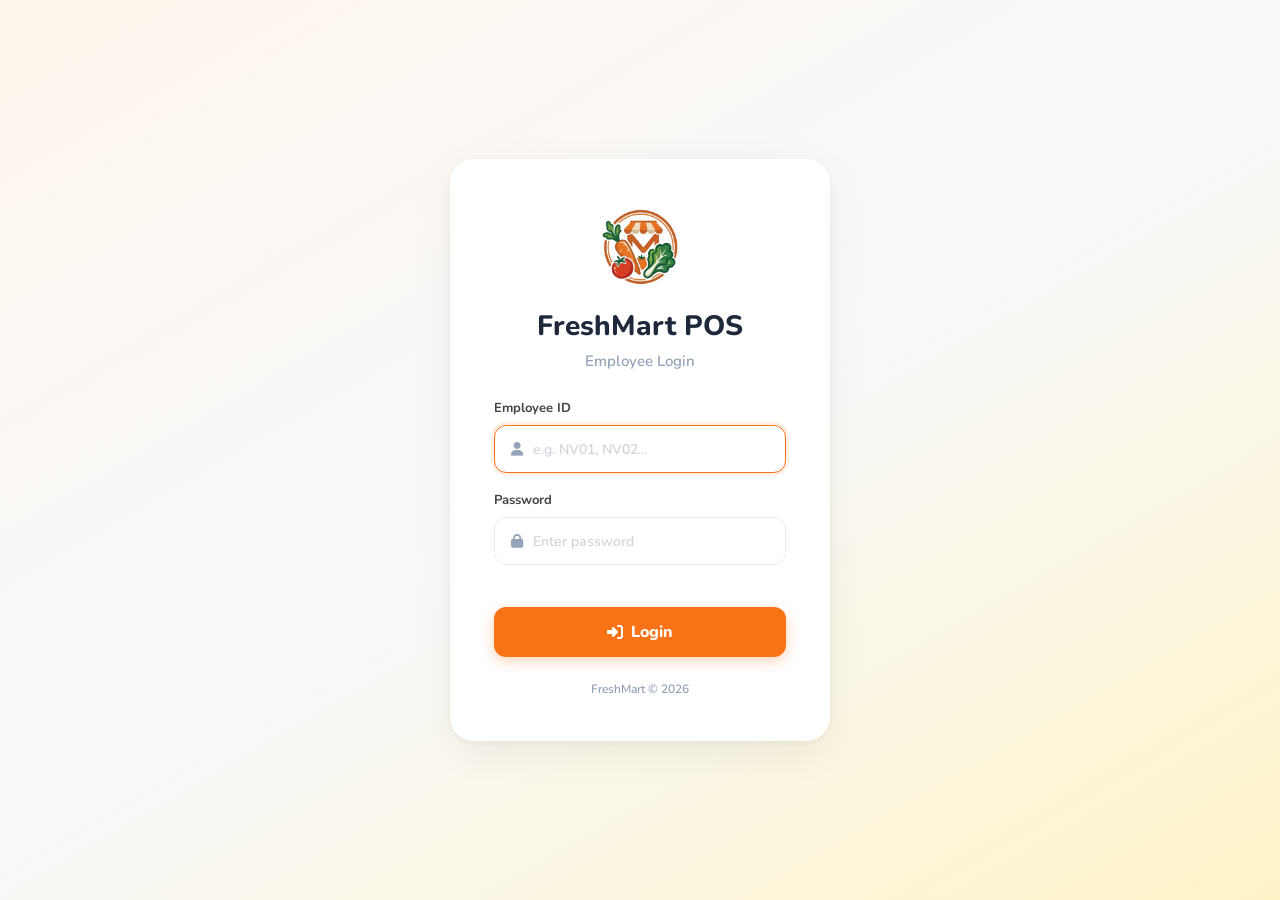
==== commit d3593b15: "Refactor code structure for improved readability and maintainability" ====
--- a/frontend/login.html
+++ b/frontend/login.html
@@ -1,64 +1,112 @@
-<!DOCTYPE html>
+<!doctype html>
 <html lang="en">
-<head>
-  <meta charset="UTF-8">
-  <meta name="viewport" content="width=device-width, initial-scale=1.0">
-  <title>Login - FreshMart POS</title>
-  <link href="https://fonts.googleapis.com/css2?family=Nunito:wght@400;600;700;800&display=swap" rel="stylesheet">
-  <link rel="stylesheet" href="style.css">
-</head>
-<body class="login-body">
-  <div class="login-container">
-    <div class="login-card">
-      <img src="./assets/logosieuthi.png" alt="FreshMart" class="login-logo">
-      <h1>FreshMart POS</h1>
-      <p class="login-subtitle">Employee Login</p>
+  <head>
+    <meta charset="UTF-8" />
+    <meta name="viewport" content="width=device-width, initial-scale=1.0" />
+    <title>Login - FreshMart POS</title>
+    <link
+      href="https://fonts.googleapis.com/css2?family=Nunito:wght@400;600;700;800&display=swap"
+      rel="stylesheet"
+    />
+    <link
+      rel="stylesheet"
+      href="https://cdnjs.cloudflare.com/ajax/libs/font-awesome/6.5.1/css/all.min.css"
+    />
+    <link rel="stylesheet" href="css/common.css" />
+    <link rel="stylesheet" href="css/auth.css" />
+  </head>
+  <body class="login-body">
+    <div class="login-container">
+      <div class="login-card">
+        <img
+          src="./assets/logo-icon.png"
+          alt="FreshMart"
+          class="login-logo"
+        />
+        <h1>FreshMart POS</h1>
+        <p class="login-subtitle">Employee Login</p>
 
-      <form onsubmit="handleLogin(event)">
-        <div class="login-field">
-          <label>Employee ID</label>
-          <input type="text" id="login-manv" placeholder="e.g. NV01, NV02..." autofocus required>
-        </div>
-        <div class="login-field">
-          <label>Password</label>
-          <input type="password" id="login-password" placeholder="Enter password" required>
-        </div>
-        <div id="login-error" class="login-error"></div>
-        <button type="submit" class="login-btn" id="login-btn">Login</button>
-      </form>
+        <form onsubmit="handleLogin(event)">
+          <div class="login-field">
+            <label>Employee ID</label>
+            <div class="login-input-wrap">
+              <i class="fa-solid fa-user"></i>
+              <input
+                type="text"
+                id="login-manv"
+                placeholder="e.g. NV01, NV02..."
+                autofocus
+                required
+              />
+            </div>
+          </div>
+          <div class="login-field">
+            <label>Password</label>
+            <div class="login-input-wrap">
+              <i class="fa-solid fa-lock"></i>
+              <input
+                type="password"
+                id="login-password"
+                placeholder="Enter password"
+                required
+              />
+            </div>
+          </div>
+          <div id="login-error" class="login-error"></div>
+          <button type="submit" class="login-btn" id="login-btn">
+            <i class="fa-solid fa-right-to-bracket"></i> Login
+          </button>
+        </form>
+        <p class="login-footer">FreshMart &copy; 2026</p>
+      </div>
     </div>
-  </div>
 
-  <script src="javascript/api.js"></script>
-  <script>
-    async function handleLogin(e) {
-      e.preventDefault();
-      const maNV = document.getElementById('login-manv').value.trim().toUpperCase();
-      const password = document.getElementById('login-password').value;
-      const errorEl = document.getElementById('login-error');
-      const btn = document.getElementById('login-btn');
+    <script src="javascript/api.js"></script>
+    <script>
+      async function handleLogin(e) {
+        e.preventDefault();
+        const maNV = document
+          .getElementById("login-manv")
+          .value.trim()
+          .toUpperCase();
+        const password = document.getElementById("login-password").value;
+        const errorEl = document.getElementById("login-error");
+        const btn = document.getElementById("login-btn");
 
-      errorEl.innerText = '';
-      btn.disabled = true;
-      btn.innerText = 'Logging in...';
+        errorEl.innerText = "";
 
-      try {
-        const data = await apiLogin(maNV, password);
-        localStorage.setItem('authToken', data.access_token);
-        localStorage.setItem('loggedInEmployee', JSON.stringify(data.employee));
-        window.location.href = 'index.html';
-      } catch (err) {
-        errorEl.innerText = err.message || 'Login failed';
-      } finally {
-        btn.disabled = false;
-        btn.innerText = 'Login';
+        if (!maNV) {
+          errorEl.innerText = "Vui lòng nhập mã nhân viên";
+          return;
+        }
+        if (!password) {
+          errorEl.innerText = "Vui lòng nhập mật khẩu";
+          return;
+        }
+
+        btn.disabled = true;
+        btn.innerText = "Logging in...";
+
+        try {
+          const data = await apiLogin(maNV, password);
+          localStorage.setItem("authToken", data.access_token);
+          localStorage.setItem(
+            "loggedInEmployee",
+            JSON.stringify(data.employee),
+          );
+          window.location.href = "index.html";
+        } catch (err) {
+          errorEl.innerText = err.message || "Login failed";
+        } finally {
+          btn.disabled = false;
+          btn.innerText = "Login";
+        }
       }
-    }
 
-    // If already logged in, skip to POS
-    if (localStorage.getItem('loggedInEmployee')) {
-      window.location.href = 'index.html';
-    }
-  </script>
-</body>
+      // If already logged in, skip to POS
+      if (localStorage.getItem("loggedInEmployee")) {
+        window.location.href = "index.html";
+      }
+    </script>
+  </body>
 </html>
--- a/frontend/css/common.css
+++ b/frontend/css/common.css
@@ -0,0 +1,120 @@
+/* ══════════════════════════════════════════
+   FreshMart POS — Stylesheet
+   ══════════════════════════════════════════ */
+
+* {
+  margin: 0;
+  padding: 0;
+  box-sizing: border-box;
+}
+
+:root {
+  --orange: #f97316;
+  --orange-light: #fff7ed;
+  --orange-hover: #ea580c;
+  --green: #22c55e;
+  --green-bg: #dcfce7;
+  --red: #ef4444;
+  --red-bg: #fef2f2;
+  --bg: #f8f9fb;
+  --text: #1e293b;
+  --muted: #94a3b8;
+  --border: #e8edf2;
+}
+
+body {
+  font-family: "Nunito", sans-serif;
+  background: #fff;
+  color: var(--text);
+  margin: 0;
+}
+
+/* ══════ TOAST NOTIFICATIONS ══════ */
+
+.toast-container {
+  position: fixed;
+  top: 20px;
+  right: 20px;
+  z-index: 9999;
+  display: flex;
+  flex-direction: column;
+  gap: 8px;
+}
+
+.toast {
+  display: flex;
+  align-items: center;
+  gap: 12px;
+  padding: 14px 18px;
+  border-radius: 12px;
+  background: #fff;
+  box-shadow: 0 4px 16px rgba(0, 0, 0, 0.08);
+  border-left: 4px solid #ccc;
+  animation: toastSlideIn 0.3s ease;
+  min-width: 320px;
+  max-width: 420px;
+}
+.toast.success { border-left-color: var(--green); }
+.toast.error { border-left-color: var(--red); }
+.toast.warning { border-left-color: #f59e0b; }
+.toast.info { border-left-color: #3b82f6; }
+
+.toast-icon {
+  width: 32px;
+  height: 32px;
+  border-radius: 50%;
+  display: flex;
+  align-items: center;
+  justify-content: center;
+  flex-shrink: 0;
+  font-size: 14px;
+}
+.toast.success .toast-icon { background: var(--green-bg); color: var(--green); }
+.toast.error .toast-icon { background: var(--red-bg); color: var(--red); }
+.toast.warning .toast-icon { background: #fef3c7; color: #f59e0b; }
+.toast.info .toast-icon { background: #dbeafe; color: #3b82f6; }
+
+.toast-body { flex: 1; }
+.toast-title {
+  font-size: 14px;
+  font-weight: 800;
+}
+.toast.success .toast-title { color: var(--green); }
+.toast.error .toast-title { color: var(--red); }
+.toast.warning .toast-title { color: #f59e0b; }
+.toast.info .toast-title { color: #3b82f6; }
+
+.toast-msg {
+  font-size: 12px;
+  font-weight: 600;
+  color: #666;
+}
+
+.toast-close {
+  background: none;
+  border: none;
+  font-size: 16px;
+  color: #ccc;
+  cursor: pointer;
+  width: 24px;
+  height: 24px;
+  border-radius: 6px;
+  display: flex;
+  align-items: center;
+  justify-content: center;
+  transition: all 0.2s;
+  flex-shrink: 0;
+}
+.toast-close:hover { background: #f3f4f6; color: #666; }
+
+@keyframes toastSlideIn {
+  from { transform: translateX(30px); opacity: 0; }
+  to { transform: translateX(0); opacity: 1; }
+}
+.toast.fade-out {
+  animation: toastSlideOut 0.3s ease forwards;
+}
+@keyframes toastSlideOut {
+  from { transform: translateX(0); opacity: 1; }
+  to { transform: translateX(30px); opacity: 0; }
+}
--- a/frontend/css/auth.css
+++ b/frontend/css/auth.css
@@ -0,0 +1,161 @@
+/* ══════ LOGIN PAGE ══════ */
+
+.login-body {
+  background: linear-gradient(150deg, #fff7ed 0%, #f8f9fb 50%, #fef3c7 100%);
+  display: flex;
+  align-items: center;
+  justify-content: center;
+  min-height: 100vh;
+}
+
+.login-container {
+  width: 100%;
+  max-width: 420px;
+  padding: 20px;
+}
+
+.login-card {
+  background: #fff;
+  border-radius: 24px;
+  padding: 48px 44px 44px;
+  text-align: center;
+  box-shadow: 0 12px 40px rgba(0, 0, 0, 0.06), 0 2px 6px rgba(0, 0, 0, 0.04);
+}
+
+.login-logo {
+  width: 80px;
+  height: 80px;
+  border-radius: 20px;
+  margin: 0 auto 20px;
+  display: block;
+  object-fit: contain;
+}
+.login-card h1 {
+  font-size: 28px;
+  font-weight: 800;
+  margin-bottom: 6px;
+}
+.login-subtitle {
+  color: var(--muted);
+  font-size: 15px;
+  font-weight: 600;
+  margin-bottom: 28px;
+}
+
+.login-field {
+  text-align: left;
+  margin-bottom: 18px;
+}
+.login-field label {
+  display: block;
+  font-size: 13px;
+  font-weight: 700;
+  color: #444;
+  margin-bottom: 8px;
+}
+
+.login-input-wrap {
+  display: flex;
+  align-items: center;
+  gap: 10px;
+  border: 1.5px solid var(--border);
+  border-radius: 12px;
+  padding: 0 16px;
+  height: 48px;
+  background: #fff;
+  transition: border-color 0.2s, box-shadow 0.2s;
+}
+.login-input-wrap:focus-within {
+  border-color: var(--orange);
+  box-shadow: 0 0 0 3px rgba(249, 115, 22, 0.1);
+}
+.login-input-wrap i {
+  font-size: 14px;
+  color: var(--muted);
+  flex-shrink: 0;
+}
+.login-input-wrap input {
+  flex: 1;
+  border: none;
+  outline: none;
+  background: transparent;
+  font-size: 14px;
+  font-family: "Nunito", sans-serif;
+  font-weight: 600;
+  color: var(--text);
+  padding: 0;
+  height: 100%;
+}
+.login-input-wrap input::placeholder {
+  color: #d1d5db;
+}
+
+
+.login-error {
+  color: var(--red);
+  font-size: 13px;
+  font-weight: 700;
+  min-height: 20px;
+  margin-bottom: 4px;
+}
+
+.login-btn {
+  width: 100%;
+  height: 50px;
+  padding: 0 14px;
+  background: var(--orange);
+  color: #fff;
+  border: none;
+  border-radius: 12px;
+  font-size: 16px;
+  font-weight: 800;
+  font-family: "Nunito", sans-serif;
+  cursor: pointer;
+  transition: background 0.2s, transform 0.15s, box-shadow 0.2s;
+  box-shadow: 0 4px 14px rgba(249, 115, 22, 0.3);
+  display: flex;
+  align-items: center;
+  justify-content: center;
+  gap: 8px;
+}
+.login-btn:hover {
+  background: var(--orange-hover);
+  transform: translateY(-1px);
+  box-shadow: 0 6px 20px rgba(249, 115, 22, 0.4);
+}
+
+.login-footer {
+  margin-top: 24px;
+  font-size: 12px;
+  font-weight: 600;
+  color: var(--muted);
+}
+
+.login-hint {
+  margin-top: 25px;
+  text-align: left;
+}
+.login-hint p {
+  font-size: 12px;
+  color: var(--muted);
+  font-weight: 700;
+  margin-bottom: 8px;
+}
+.hint-tag {
+  display: block;
+  padding: 8px 12px;
+  background: #f9fafb;
+  border: 1px solid #f3f4f6;
+  border-radius: 8px;
+  font-size: 12px;
+  font-weight: 600;
+  color: #555;
+  margin-bottom: 5px;
+  cursor: pointer;
+  transition: all 0.15s;
+}
+.hint-tag:hover {
+  background: var(--orange-light);
+  border-color: #fed7aa;
+  color: var(--orange);
+}
